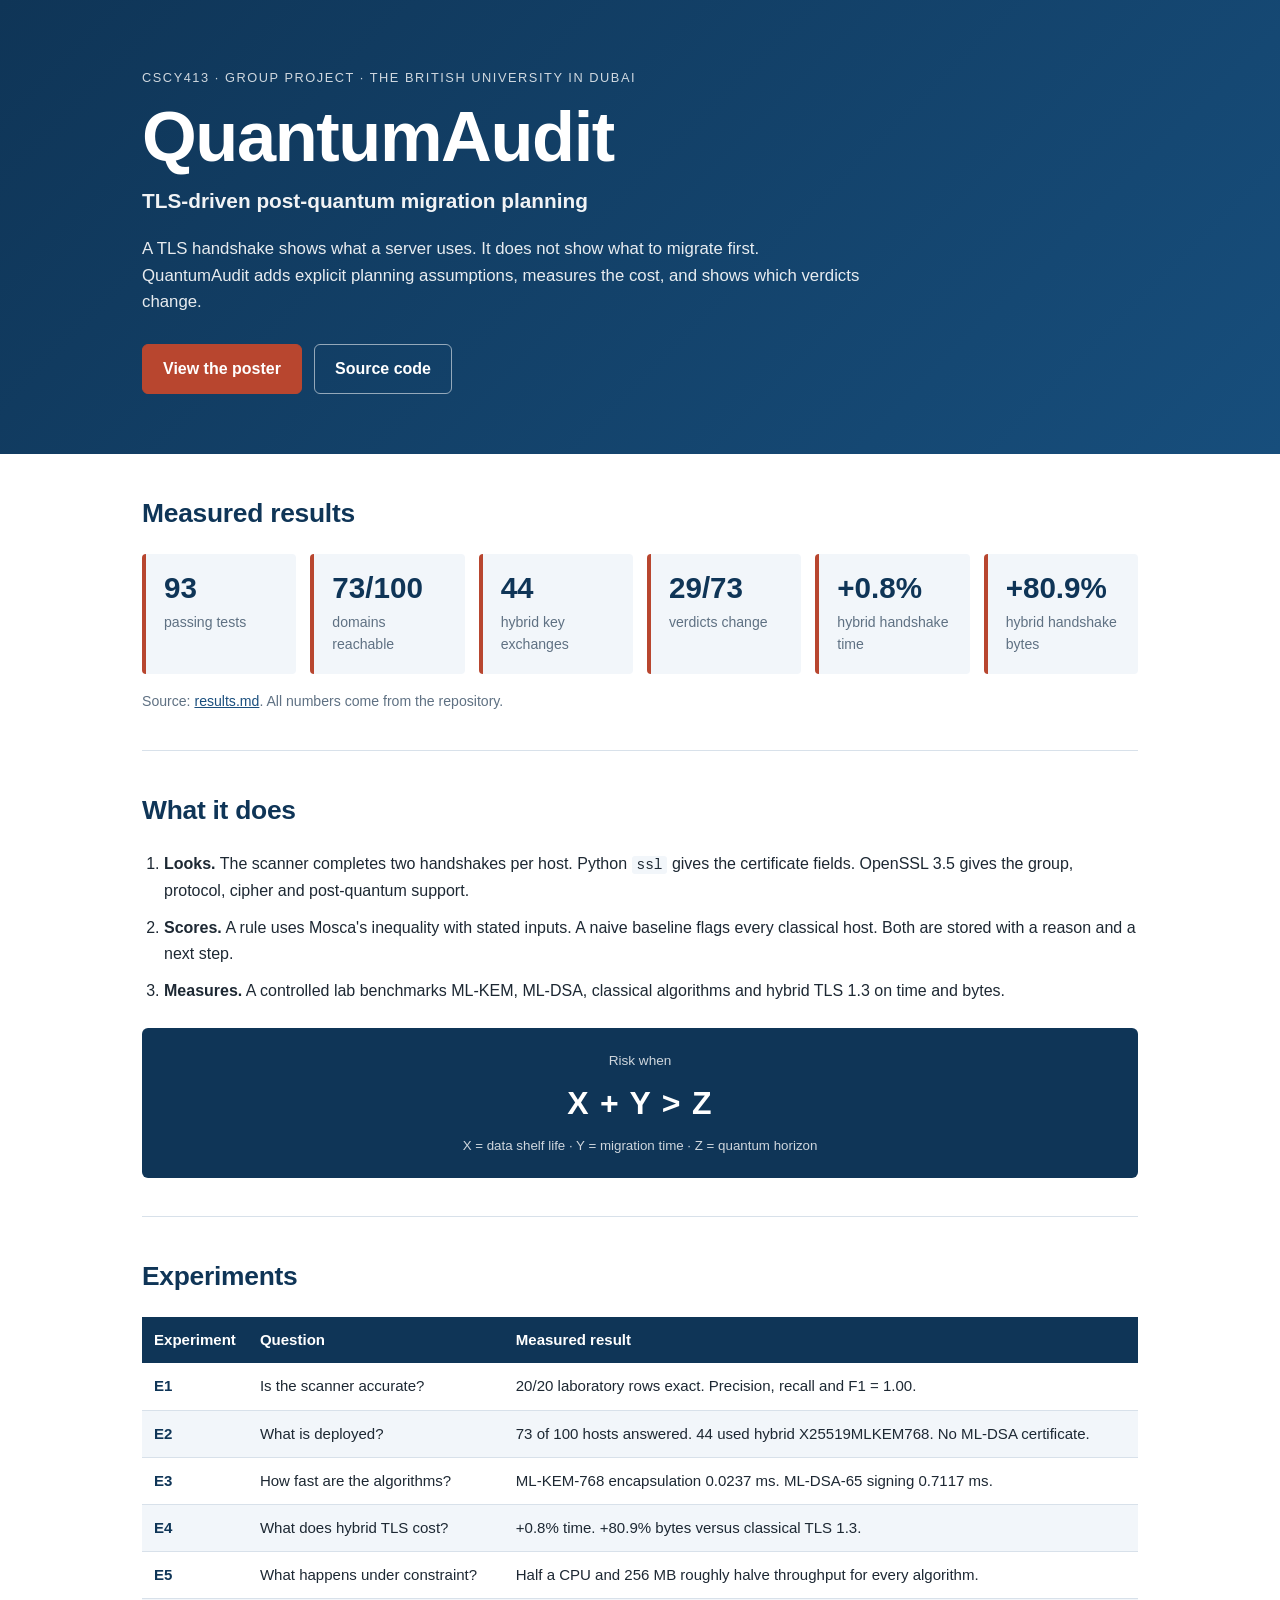
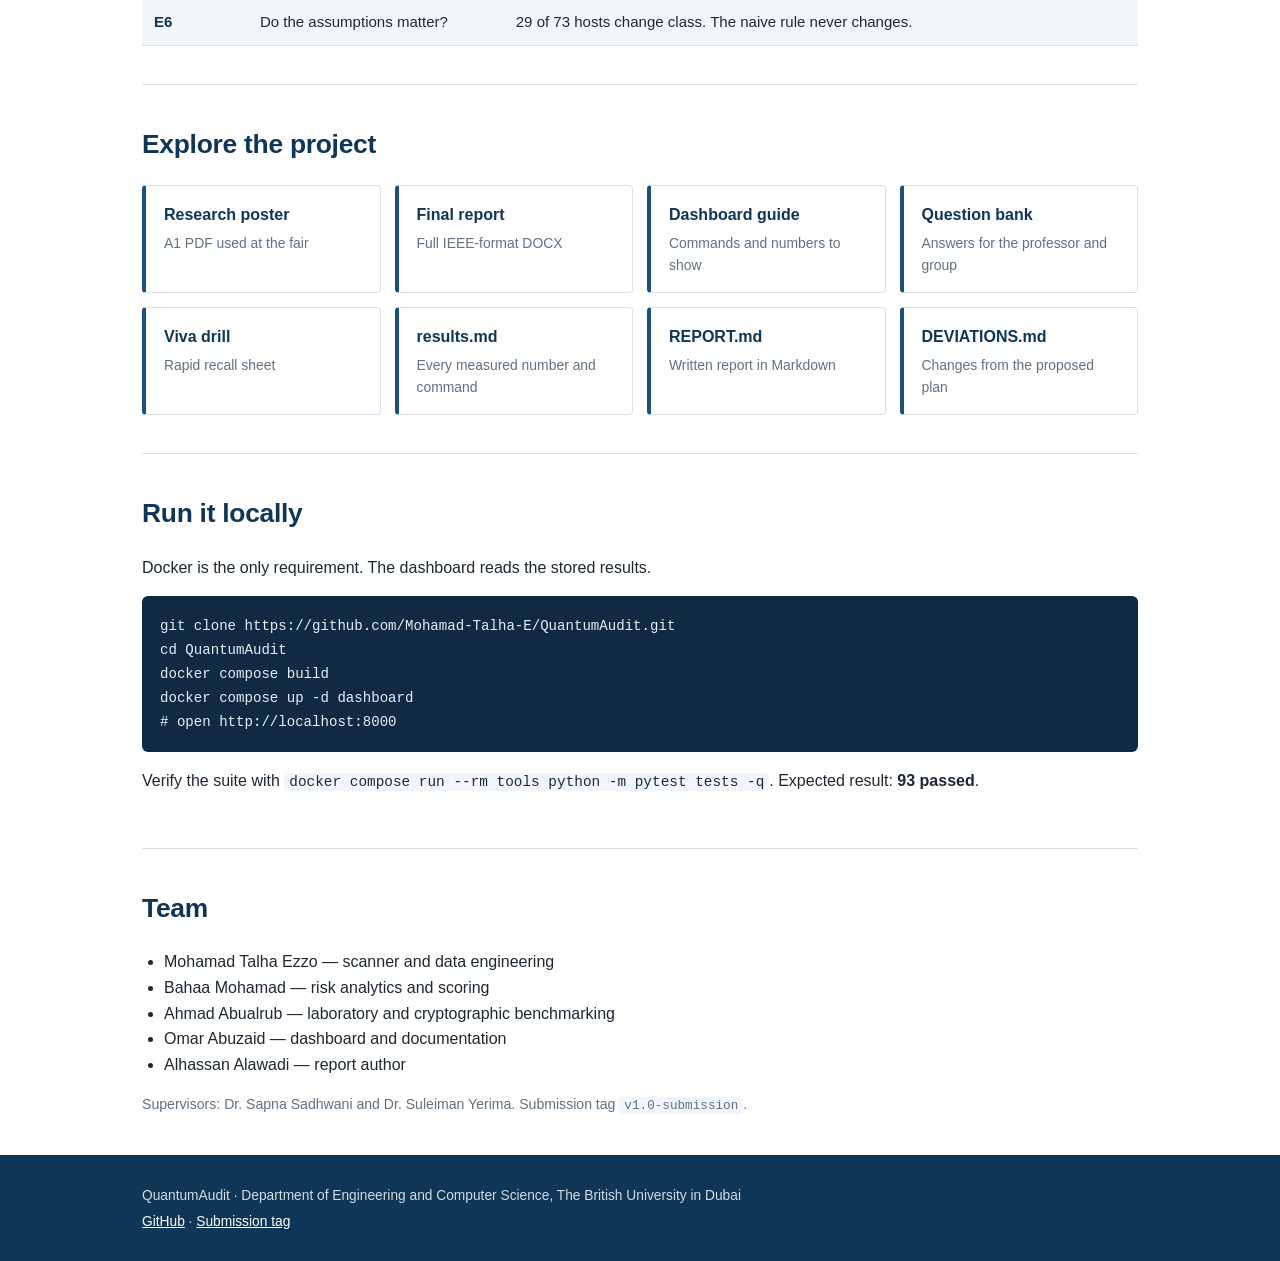
==== docs/index.html @ 2b2d5e7f "docs: add GitHub Pages site for the fair" ====
<!doctype html>
<html lang="en">
<head>
  <meta charset="utf-8">
  <meta name="viewport" content="width=device-width, initial-scale=1">
  <title>QuantumAudit | Post-Quantum Migration Planning</title>
  <meta name="description" content="QuantumAudit finds, scores and measures post-quantum migration priorities from TLS handshakes.">
  <link rel="stylesheet" href="styles.css">
</head>
<body>
  <header class="hero">
    <div class="wrap">
      <p class="eyebrow">CSCY413 &middot; Group Project &middot; The British University in Dubai</p>
      <h1>QuantumAudit</h1>
      <p class="tagline">TLS-driven post-quantum migration planning</p>
      <p class="pitch">A TLS handshake shows what a server uses. It does not show what to migrate first. QuantumAudit adds explicit planning assumptions, measures the cost, and shows which verdicts change.</p>
      <div class="cta">
        <a class="btn primary" href="poster.pdf">View the poster</a>
        <a class="btn" href="https://github.com/Mohamad-Talha-E/QuantumAudit">Source code</a>
      </div>
    </div>
  </header>

  <main class="wrap">
    <section id="numbers" aria-labelledby="numbers-title">
      <h2 id="numbers-title">Measured results</h2>
      <div class="grid stats">
        <div class="stat"><strong>93</strong><span>passing tests</span></div>
        <div class="stat"><strong>73/100</strong><span>domains reachable</span></div>
        <div class="stat"><strong>44</strong><span>hybrid key exchanges</span></div>
        <div class="stat"><strong>29/73</strong><span>verdicts change</span></div>
        <div class="stat"><strong>+0.8%</strong><span>hybrid handshake time</span></div>
        <div class="stat"><strong>+80.9%</strong><span>hybrid handshake bytes</span></div>
      </div>
      <p class="source">Source: <a href="https://github.com/Mohamad-Talha-E/QuantumAudit/blob/main/results.md">results.md</a>. All numbers come from the repository.</p>
    </section>

    <section id="approach" aria-labelledby="approach-title">
      <h2 id="approach-title">What it does</h2>
      <ol class="steps">
        <li><strong>Looks.</strong> The scanner completes two handshakes per host. Python <code>ssl</code> gives the certificate fields. OpenSSL 3.5 gives the group, protocol, cipher and post-quantum support.</li>
        <li><strong>Scores.</strong> A rule uses Mosca's inequality with stated inputs. A naive baseline flags every classical host. Both are stored with a reason and a next step.</li>
        <li><strong>Measures.</strong> A controlled lab benchmarks ML-KEM, ML-DSA, classical algorithms and hybrid TLS 1.3 on time and bytes.</li>
      </ol>
      <div class="formula" aria-label="Mosca inequality">
        <span>Risk when</span><strong>X + Y &gt; Z</strong>
        <small>X = data shelf life &middot; Y = migration time &middot; Z = quantum horizon</small>
      </div>
    </section>

    <section id="results" aria-labelledby="results-title">
      <h2 id="results-title">Experiments</h2>
      <div class="table-scroll">
        <table>
          <thead><tr><th scope="col">Experiment</th><th scope="col">Question</th><th scope="col">Measured result</th></tr></thead>
          <tbody>
            <tr><th scope="row">E1</th><td>Is the scanner accurate?</td><td>20/20 laboratory rows exact. Precision, recall and F1 = 1.00.</td></tr>
            <tr><th scope="row">E2</th><td>What is deployed?</td><td>73 of 100 hosts answered. 44 used hybrid X25519MLKEM768. No ML-DSA certificate.</td></tr>
            <tr><th scope="row">E3</th><td>How fast are the algorithms?</td><td>ML-KEM-768 encapsulation 0.0237 ms. ML-DSA-65 signing 0.7117 ms.</td></tr>
            <tr><th scope="row">E4</th><td>What does hybrid TLS cost?</td><td>+0.8% time. +80.9% bytes versus classical TLS 1.3.</td></tr>
            <tr><th scope="row">E5</th><td>What happens under constraint?</td><td>Half a CPU and 256 MB roughly halve throughput for every algorithm.</td></tr>
            <tr><th scope="row">E6</th><td>Do the assumptions matter?</td><td>29 of 73 hosts change class. The naive rule never changes.</td></tr>
          </tbody>
        </table>
      </div>
    </section>

    <section id="explore" aria-labelledby="explore-title">
      <h2 id="explore-title">Explore the project</h2>
      <div class="grid links">
        <a class="card" href="poster.pdf"><strong>Research poster</strong><span>A1 PDF used at the fair</span></a>
        <a class="card" href="final-report.docx"><strong>Final report</strong><span>Full IEEE-format DOCX</span></a>
        <a class="card" href="dashboard-guide.pdf"><strong>Dashboard guide</strong><span>Commands and numbers to show</span></a>
        <a class="card" href="question-bank.pdf"><strong>Question bank</strong><span>Answers for the professor and group</span></a>
        <a class="card" href="viva-drill.pdf"><strong>Viva drill</strong><span>Rapid recall sheet</span></a>
        <a class="card" href="https://github.com/Mohamad-Talha-E/QuantumAudit/blob/main/results.md"><strong>results.md</strong><span>Every measured number and command</span></a>
        <a class="card" href="https://github.com/Mohamad-Talha-E/QuantumAudit/blob/main/REPORT.md"><strong>REPORT.md</strong><span>Written report in Markdown</span></a>
        <a class="card" href="https://github.com/Mohamad-Talha-E/QuantumAudit/blob/main/DEVIATIONS.md"><strong>DEVIATIONS.md</strong><span>Changes from the proposed plan</span></a>
      </div>
    </section>

    <section id="run" aria-labelledby="run-title">
      <h2 id="run-title">Run it locally</h2>
      <p>Docker is the only requirement. The dashboard reads the stored results.</p>
      <pre><code>git clone https://github.com/Mohamad-Talha-E/QuantumAudit.git
cd QuantumAudit
docker compose build
docker compose up -d dashboard
# open http://localhost:8000</code></pre>
      <p>Verify the suite with <code>docker compose run --rm tools python -m pytest tests -q</code>. Expected result: <strong>93 passed</strong>.</p>
    </section>

    <section id="team" aria-labelledby="team-title">
      <h2 id="team-title">Team</h2>
      <ul class="team">
        <li>Mohamad Talha Ezzo &mdash; scanner and data engineering</li>
        <li>Bahaa Mohamad &mdash; risk analytics and scoring</li>
        <li>Ahmad Abualrub &mdash; laboratory and cryptographic benchmarking</li>
        <li>Omar Abuzaid &mdash; dashboard and documentation</li>
        <li>Alhassan Alawadi &mdash; report author</li>
      </ul>
      <p class="source">Supervisors: Dr. Sapna Sadhwani and Dr. Suleiman Yerima. Submission tag <code>v1.0-submission</code>.</p>
    </section>
  </main>

  <footer>
    <div class="wrap">
      <p>QuantumAudit &middot; Department of Engineering and Computer Science, The British University in Dubai</p>
      <p><a href="https://github.com/Mohamad-Talha-E/QuantumAudit">GitHub</a> &middot; <a href="https://github.com/Mohamad-Talha-E/QuantumAudit/releases/tag/v1.0-submission">Submission tag</a></p>
    </div>
  </footer>
</body>
</html>
---- docs/styles.css ----
:root {
  --navy: #0f3557;
  --navy-soft: #1b4f7e;
  --accent: #b8462f;
  --ink: #1d2833;
  --muted: #5f7183;
  --line: #d8e1ea;
  --tint: #f2f6fa;
  --white: #ffffff;
}

* { box-sizing: border-box; }

html { scroll-behavior: smooth; }

body {
  margin: 0;
  color: var(--ink);
  background: var(--white);
  font: 16px/1.6 -apple-system, BlinkMacSystemFont, "Segoe UI", Roboto, Helvetica, Arial, sans-serif;
}

.wrap { max-width: 1040px; margin: 0 auto; padding: 0 22px; }

a { color: var(--navy-soft); }
a:hover { color: var(--accent); }

.hero {
  background: linear-gradient(135deg, var(--navy) 0%, #174e7c 100%);
  color: var(--white);
  padding: 68px 0 60px;
}

.hero a { color: var(--white); }

.eyebrow {
  margin: 0 0 12px;
  font-size: 0.8rem;
  letter-spacing: 0.12em;
  text-transform: uppercase;
  opacity: 0.8;
}

.hero h1 {
  margin: 0;
  font-size: clamp(2.6rem, 7vw, 4.4rem);
  line-height: 1.05;
  letter-spacing: -0.02em;
}

.tagline { margin: 10px 0 18px; font-size: 1.3rem; font-weight: 600; opacity: 0.94; }
.pitch { max-width: 720px; margin: 0; font-size: 1.05rem; opacity: 0.9; }

.cta { display: flex; flex-wrap: wrap; gap: 12px; margin-top: 28px; }

.btn {
  display: inline-block;
  padding: 11px 20px;
  border: 1px solid rgba(255,255,255,0.55);
  border-radius: 6px;
  text-decoration: none;
  font-weight: 600;
}

.btn.primary { background: var(--accent); border-color: var(--accent); }
.btn:hover { filter: brightness(1.08); }

main { padding: 12px 0 40px; }

section { padding: 38px 0; border-bottom: 1px solid var(--line); }
section:last-child { border-bottom: 0; }

h2 {
  margin: 0 0 20px;
  color: var(--navy);
  font-size: 1.65rem;
  letter-spacing: -0.01em;
}

.grid { display: grid; gap: 14px; }
.stats { grid-template-columns: repeat(auto-fit, minmax(150px, 1fr)); }

.stat {
  padding: 18px;
  background: var(--tint);
  border-left: 4px solid var(--accent);
  border-radius: 4px;
}

.stat strong { display: block; color: var(--navy); font-size: 1.85rem; line-height: 1.1; }
.stat span { display: block; margin-top: 6px; color: var(--muted); font-size: 0.88rem; }

.source { margin: 16px 0 0; color: var(--muted); font-size: 0.88rem; }

.steps { margin: 0; padding-left: 22px; }
.steps li { margin-bottom: 12px; }

code {
  padding: 1px 5px;
  background: var(--tint);
  border-radius: 3px;
  font-family: ui-monospace, SFMono-Regular, Menlo, Consolas, monospace;
  font-size: 0.9em;
}

.formula {
  margin-top: 24px;
  padding: 22px;
  background: var(--navy);
  color: var(--white);
  border-radius: 6px;
  text-align: center;
}

.formula span { display: block; font-size: 0.85rem; opacity: 0.8; }
.formula strong { display: block; margin: 6px 0; font-size: 2rem; letter-spacing: 0.04em; }
.formula small { display: block; opacity: 0.8; }

.table-scroll { overflow-x: auto; }

table { width: 100%; border-collapse: collapse; font-size: 0.94rem; }
caption { text-align: left; color: var(--muted); padding-bottom: 10px; font-size: 0.88rem; }

th, td { padding: 11px 12px; text-align: left; border-bottom: 1px solid var(--line); vertical-align: top; }
thead th { background: var(--navy); color: var(--white); border-bottom: 0; }
tbody th { color: var(--navy); width: 58px; }
tbody tr:nth-child(even) { background: var(--tint); }

.links { grid-template-columns: repeat(auto-fit, minmax(220px, 1fr)); }

.card {
  display: block;
  padding: 16px 18px;
  border: 1px solid var(--line);
  border-left: 4px solid var(--navy-soft);
  border-radius: 4px;
  text-decoration: none;
  color: var(--ink);
}

.card:hover { border-left-color: var(--accent); background: var(--tint); }
.card strong { display: block; color: var(--navy); }
.card span { display: block; margin-top: 4px; color: var(--muted); font-size: 0.87rem; }

pre {
  overflow-x: auto;
  padding: 18px;
  background: #102a43;
  color: #e6f0f8;
  border-radius: 6px;
  line-height: 1.5;
}

pre code { padding: 0; background: none; color: inherit; font-size: 0.88rem; }

.team { margin: 0; padding-left: 22px; }

footer {
  padding: 26px 0;
  background: var(--navy);
  color: rgba(255,255,255,0.82);
  font-size: 0.86rem;
}

footer p { margin: 4px 0; }
footer a { color: var(--white); }

@media (max-width: 620px) {
  .hero { padding: 48px 0 42px; }
  section { padding: 28px 0; }
}
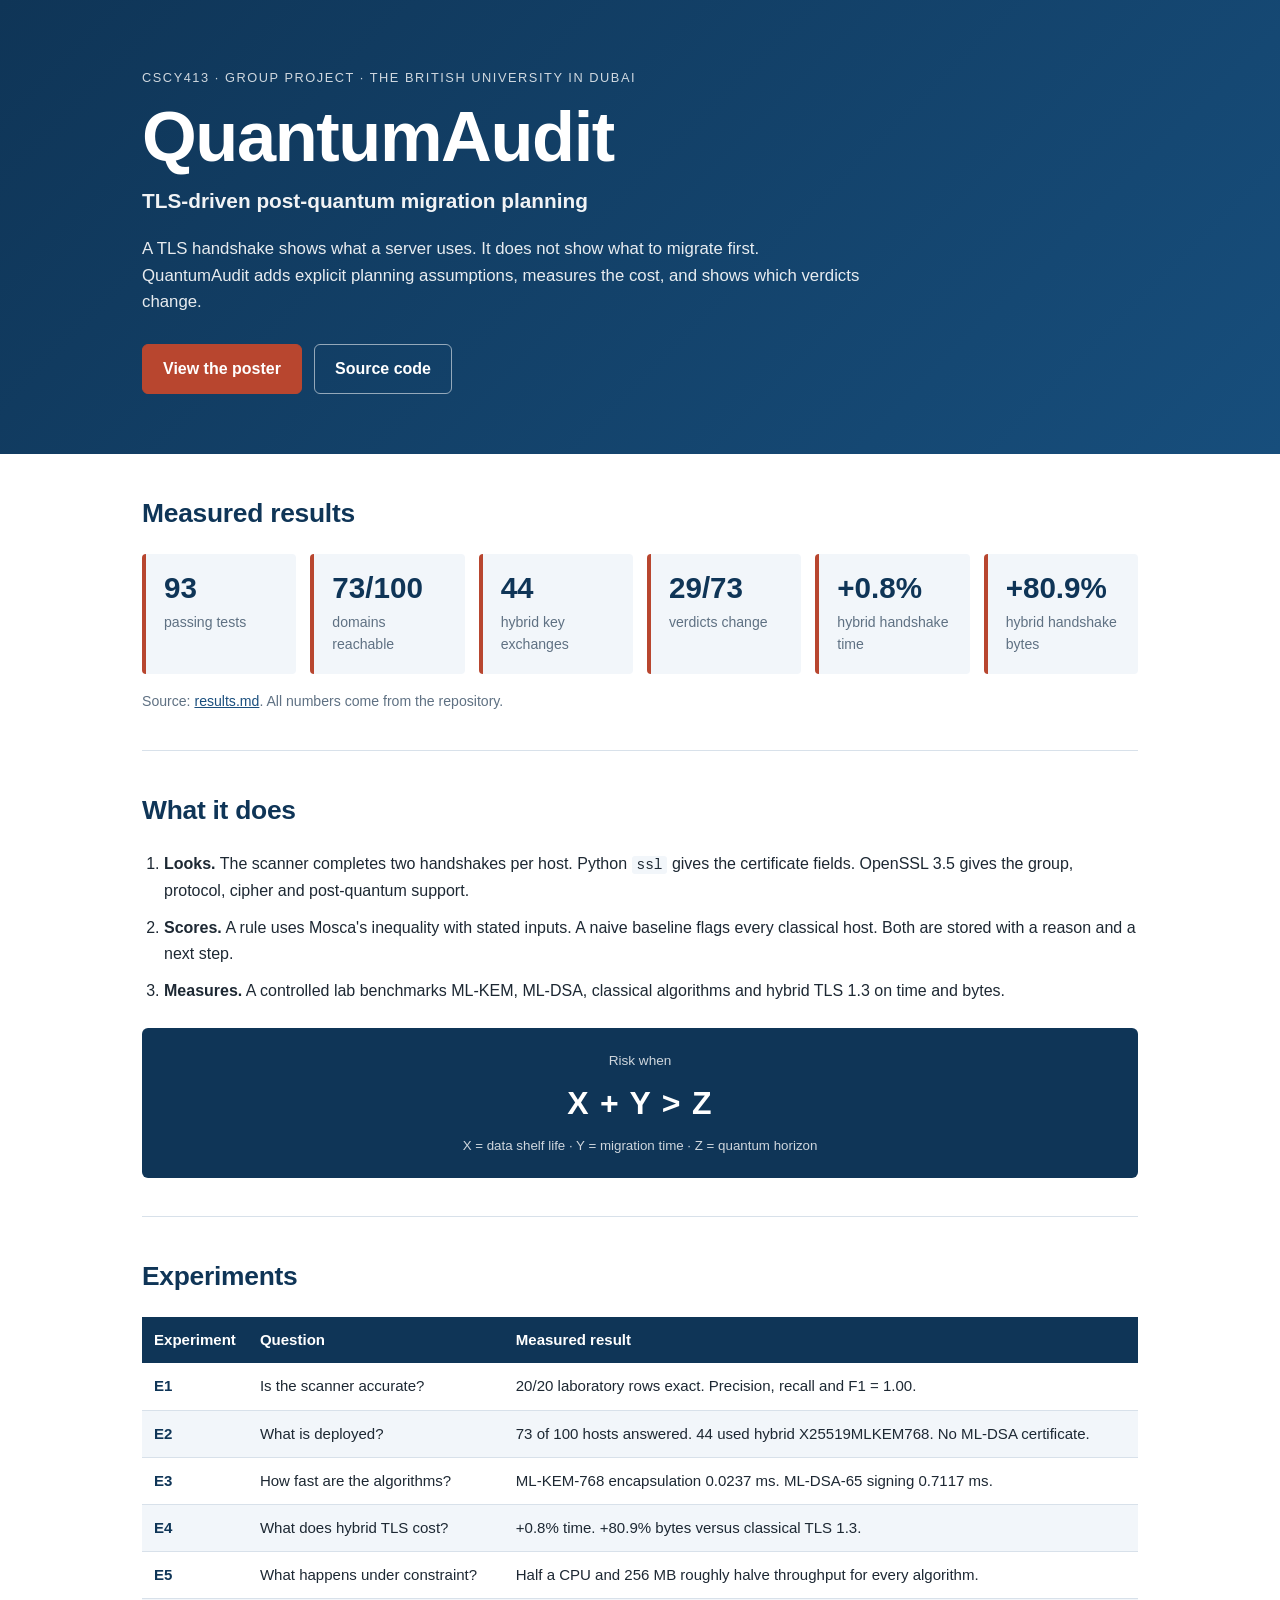
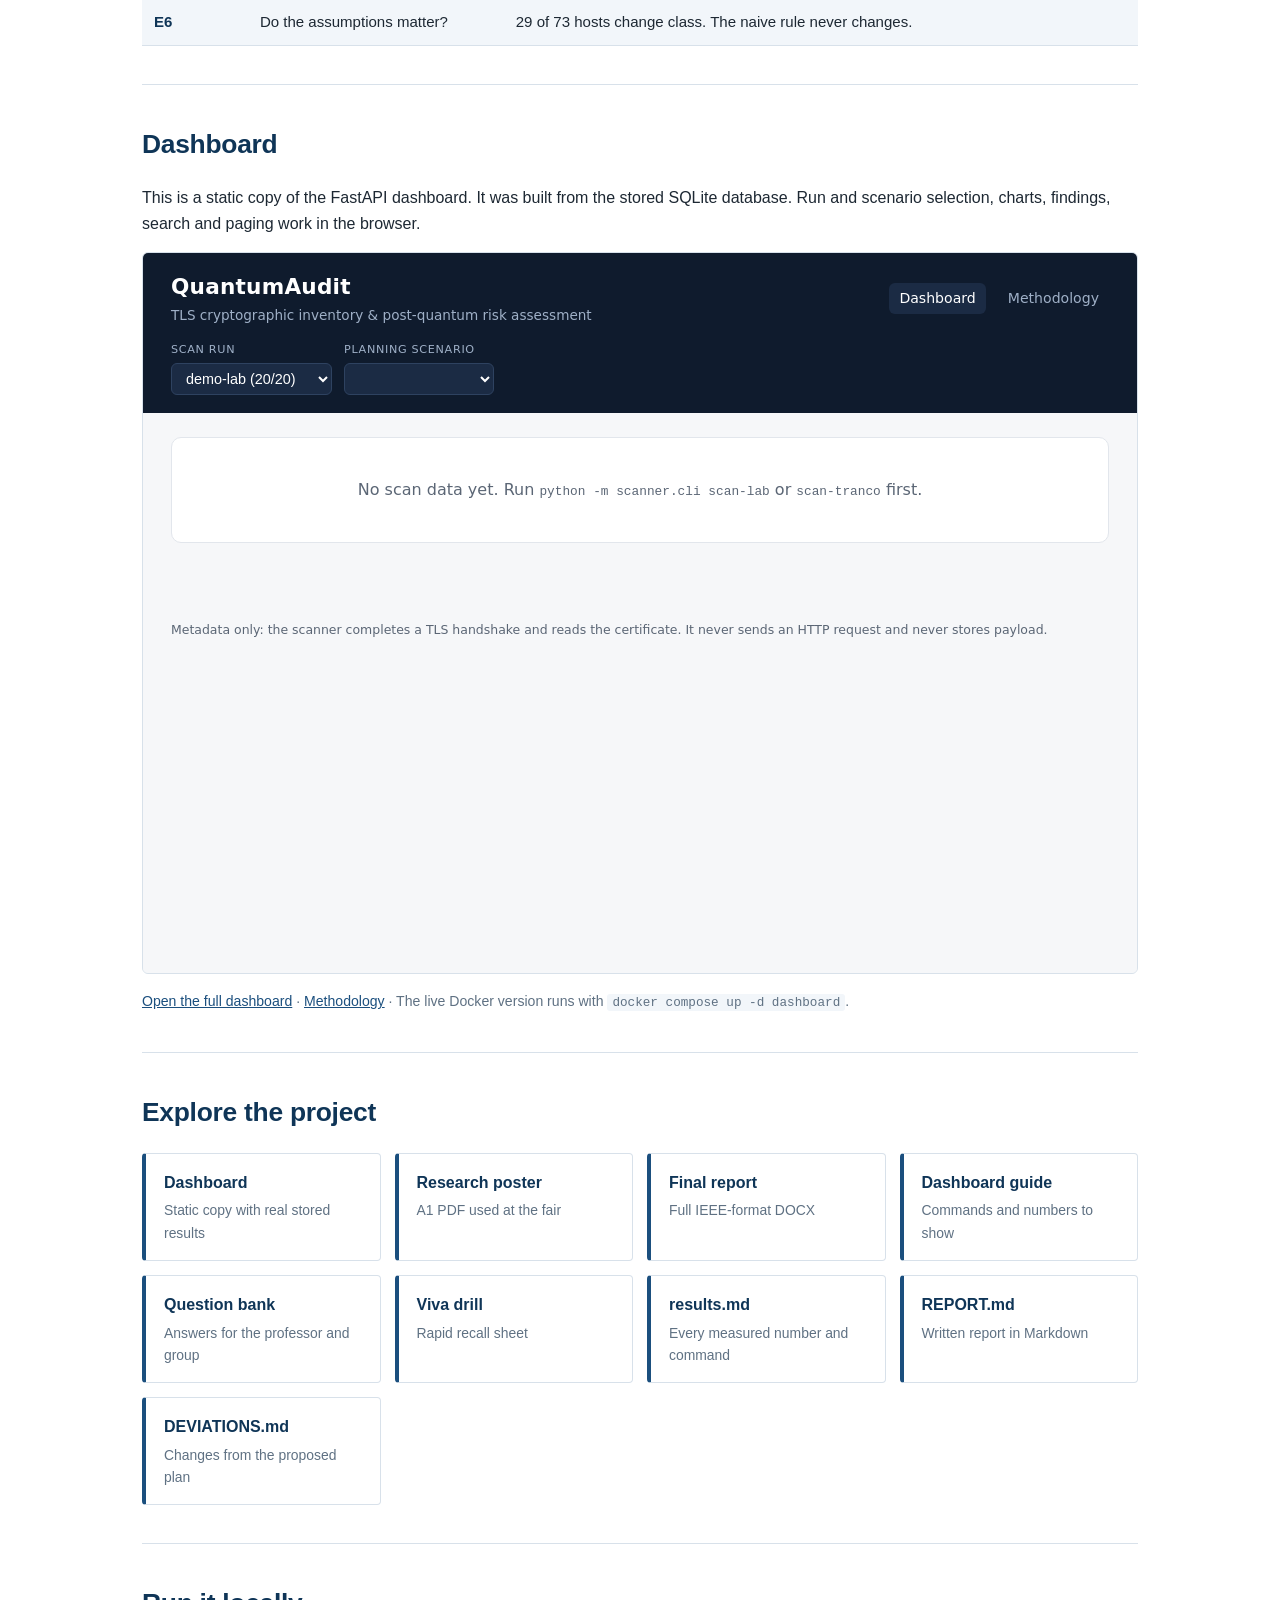
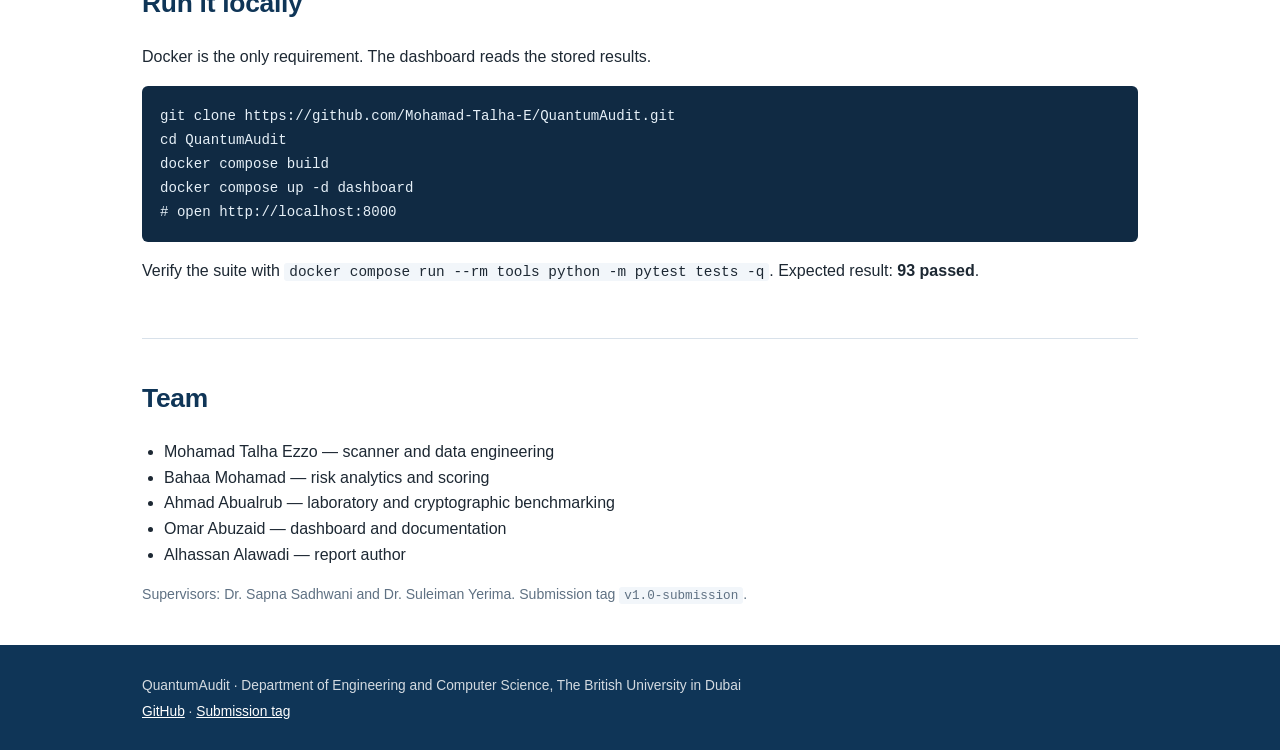
==== commit f9fd16c8: "docs: add static dashboard mirror to the site" ====
--- a/docs/index.html
+++ b/docs/index.html
@@ -65,9 +65,19 @@
       </div>
     </section>
 
+    <section id="dashboard" aria-labelledby="dashboard-title">
+      <h2 id="dashboard-title">Dashboard</h2>
+      <p>This is a static copy of the FastAPI dashboard. It was built from the stored SQLite database. Run and scenario selection, charts, findings, search and paging work in the browser.</p>
+      <div class="frame">
+        <iframe src="dashboard/index.html" title="QuantumAudit dashboard" loading="lazy"></iframe>
+      </div>
+      <p class="source"><a href="dashboard/index.html">Open the full dashboard</a> &middot; <a href="dashboard/methodology.html">Methodology</a> &middot; The live Docker version runs with <code>docker compose up -d dashboard</code>.</p>
+    </section>
+
     <section id="explore" aria-labelledby="explore-title">
       <h2 id="explore-title">Explore the project</h2>
       <div class="grid links">
+        <a class="card" href="dashboard/index.html"><strong>Dashboard</strong><span>Static copy with real stored results</span></a>
         <a class="card" href="poster.pdf"><strong>Research poster</strong><span>A1 PDF used at the fair</span></a>
         <a class="card" href="final-report.docx"><strong>Final report</strong><span>Full IEEE-format DOCX</span></a>
         <a class="card" href="dashboard-guide.pdf"><strong>Dashboard guide</strong><span>Commands and numbers to show</span></a>
--- a/docs/styles.css
+++ b/docs/styles.css
@@ -153,6 +153,15 @@
 
 pre code { padding: 0; background: none; color: inherit; font-size: 0.88rem; }
 
+.frame {
+  border: 1px solid var(--line);
+  border-radius: 6px;
+  overflow: hidden;
+  background: var(--tint);
+}
+
+.frame iframe { display: block; width: 100%; height: 720px; border: 0; }
+
 .team { margin: 0; padding-left: 22px; }
 
 footer {
